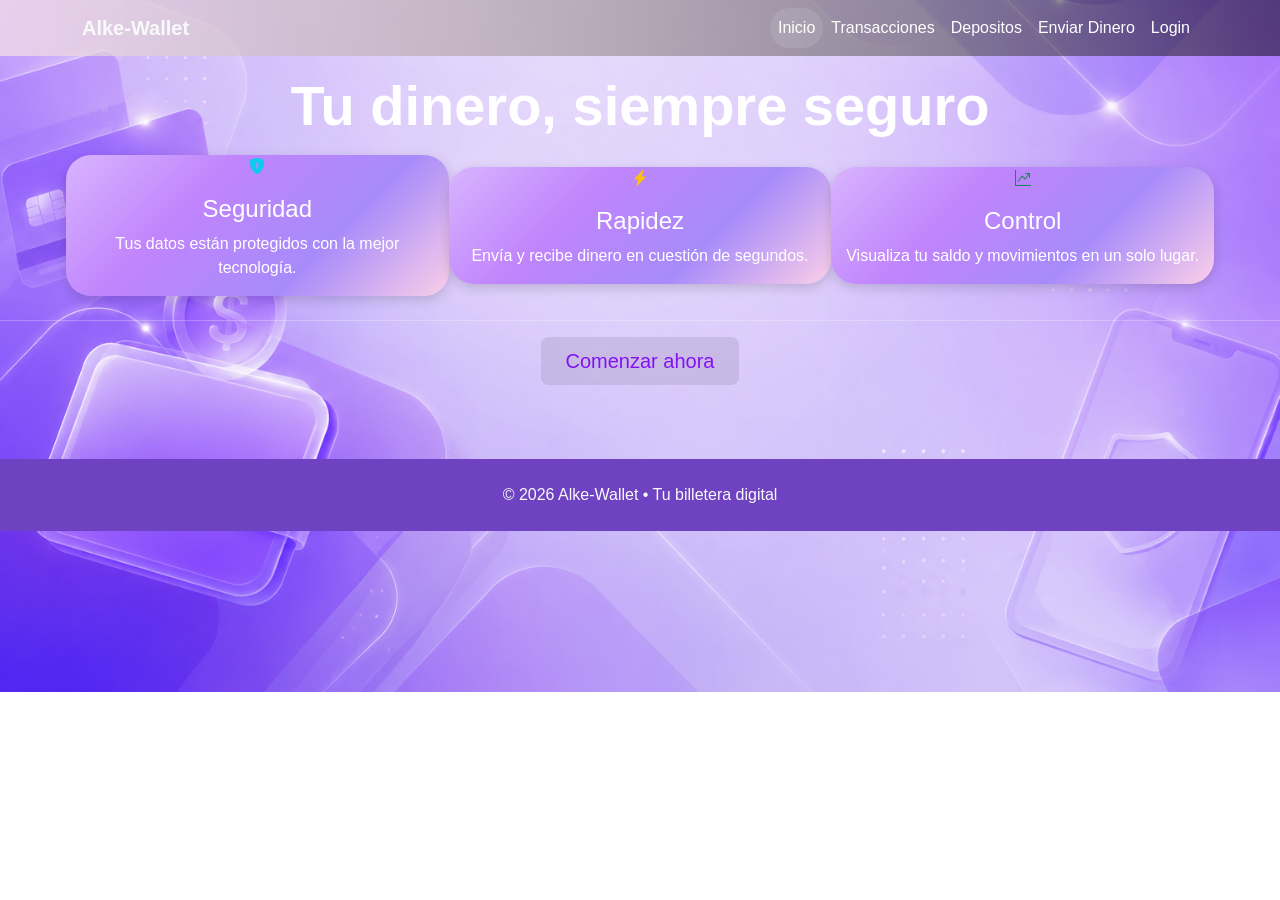
==== Alke_Wallet_ABP_M2/assets/index.html @ 69a0af7c "Inicializar proyecto Alke Wallet" ====
<!DOCTYPE html>
<html lang="es">

<head>
    <meta charset="UTF-8">
    <meta name="viewport" content="width=device-width, initial-scale=1.0">
    <title>Alke-Wallet - Inicio</title>
    <link href="https://cdn.jsdelivr.net/npm/bootstrap@5.2.3/dist/css/bootstrap.min.css" rel="stylesheet"
        crossorigin="anonymous">
    <link rel="stylesheet" href="https://cdn.jsdelivr.net/npm/bootstrap-icons@1.13.1/font/bootstrap-icons.min.css">
    <link rel="stylesheet" href="css/style.css">
</head>

<body>

    <!-- Navbar -->
    <nav class="navbar navbar-expand-lg">
        <div class="container">
            <a class="navbar-brand fw-bold text-light" href="#">Alke-Wallet</a>
            <button class="navbar-toggler" type="button" data-bs-toggle="collapse" data-bs-target="#navbarNav"
                aria-controls="navbarNav" aria-expanded="false" aria-label="Toggle navigation">
                <span class="navbar-toggler-icon"></span>
            </button>

            <div class="collapse navbar-collapse" id="navbarNav">
                <ul class="navbar-nav ms-auto">
                    <li class="nav-item"><a class="nav-link active bg-white bg-opacity-10 rounded-5" aria-current="page"
                            href="index.html">Inicio</a></li>
                    <li class="nav-item"><a class="nav-link" href="transactions.html">Transacciones</a></li>
                    <li class="nav-item"><a class="nav-link" href="deposit.html">Depositos</a></li>
                    <li class="nav-item"><a class="nav-link" href="sendmoney.html">Enviar Dinero</a></li>
                    <li class="nav-item"><a class="nav-link" href="login.html">Login</a></li>
                </ul>
            </div>
        </div>
    </nav>


    <header class="justify-content-center align-items-center text-center">
        <h1 class="fw-bold display-4 mt-3">Tu dinero, siempre seguro</h1>


        <!-- Main -->

        <main class="container text-center p-2 ">
            <div class="row">
                <div class=" colindex col-md-4 m-auto">
                    <i class="bi bi-shield-lock-fill  text-info"></i>
                    <h4 class="mt-3">Seguridad</h4>
                    <p>Tus datos están protegidos con la mejor tecnología.</p>
                </div>
                <div class=" colindex col-md-4 m-auto">
                    <i class="bi bi-lightning-charge-fill text-warning"></i>
                    <h4 class="mt-3">Rapidez</h4>
                    <p>Envía y recibe dinero en cuestión de segundos.</p>
                </div>
                <div class=" colindex col-md-4 m-auto">
                    <i class="bi bi-graph-up-arrow text-success"></i>
                    <h4 class="mt-3">Control</h4>
                    <p>Visualiza tu saldo y movimientos en un solo lugar.</p>
                </div>
            </div>
        </main>
        <hr>

        <a href="login.html" class="btn btn-lg px-4 mb-4 bg-dark bg-opacity-10">Comenzar ahora</a>
    </header>

    <!-- Footer -->
    <footer class=" text-light text-center py-4">
        <p class="mb-0">© 2026 Alke-Wallet • Tu billetera digital</p>
    </footer>
    <script src="js/navbar.js"></script>
</body>

</html>
---- Alke_Wallet_ABP_M2/assets/css/style.css ----
body {
  color: white;
  font-family: 'Poppins', sans-serif;
  background-image: url(../img/Fondo2.png);
  background-position: center;
  background-size: cover;
  background-repeat: no-repeat;

}


.btn {
  justify-content: center;
  padding-inline: initial;
  text-decoration: none;
  color:#8212f1;
}


/* Loader general */
#loader {
  position: fixed;
  top: 0;
  left: 0;
  width: 100%;
  height: 100%;
  background: rgba(0,0,0,0.6); /* fondo semitransparente */
  display: flex;
  justify-content: center;
  align-items: center;
  z-index: 9999;
}

/* Oculto por defecto */
.hidden {
  display: none;
}

/* Spinner circular */
.spinner {
  border: 6px solid #f3f3f3; /* color base */
  border-top: 6px solid #5127e7; /* color principal (azul bootstrap) */
  border-radius: 50%;
  width: 60px;
  height: 60px;
  animation: girar 1s linear infinite;
}

/* Animación */
@keyframes girar {
  0% { transform: rotate(0deg); }
  100% { transform: rotate(360deg); }
}

/* --- MODAL --- */
.hidden {
  display: none !important;
}

#modalContact {
  position: fixed;
  top:0;
  left:0;
  width: 100%;
  height: 100%;
  background-color: rgba(0, 0, 0, 0.5);
  justify-content: center;
  align-items: center;
  z-index: 9999;
}

.modal-content {
  background: #fff;
  padding: 20px;
  border-radius: 8px;
  width: 400px;
}

.navbar {
  background: linear-gradient(90deg, rgba(250, 230, 230, 0.671), rgba(0, 0, 0, 0.5)) !important;
}


.navbar .nav-link {
  color: #fff !important;

}

.navbar .nav-link:hover {
  color: #18131f !important;
 
}

footer {
  background-color: #6f42c1;
  margin-top: 50px;
}

.colindex {

  transition: transform 0.3s ease, box-shadow 0.3s ease;
  border-radius: 25px;
  background-image: linear-gradient(135deg, #d8b4fe, #c084fc, #a78bfa, #fbcfe8);
  background-origin: border-box;
  background-clip: padding-box, border-box;
  box-shadow: 0 4px 12px rgba(0, 0, 0, 0.15);


}

.colindex:hover {
  transform: translateY(-8px) scale(1.03);
  box-shadow: 0 8px 20px rgba(0, 0, 0, 0.3);
  cursor:pointer;
}
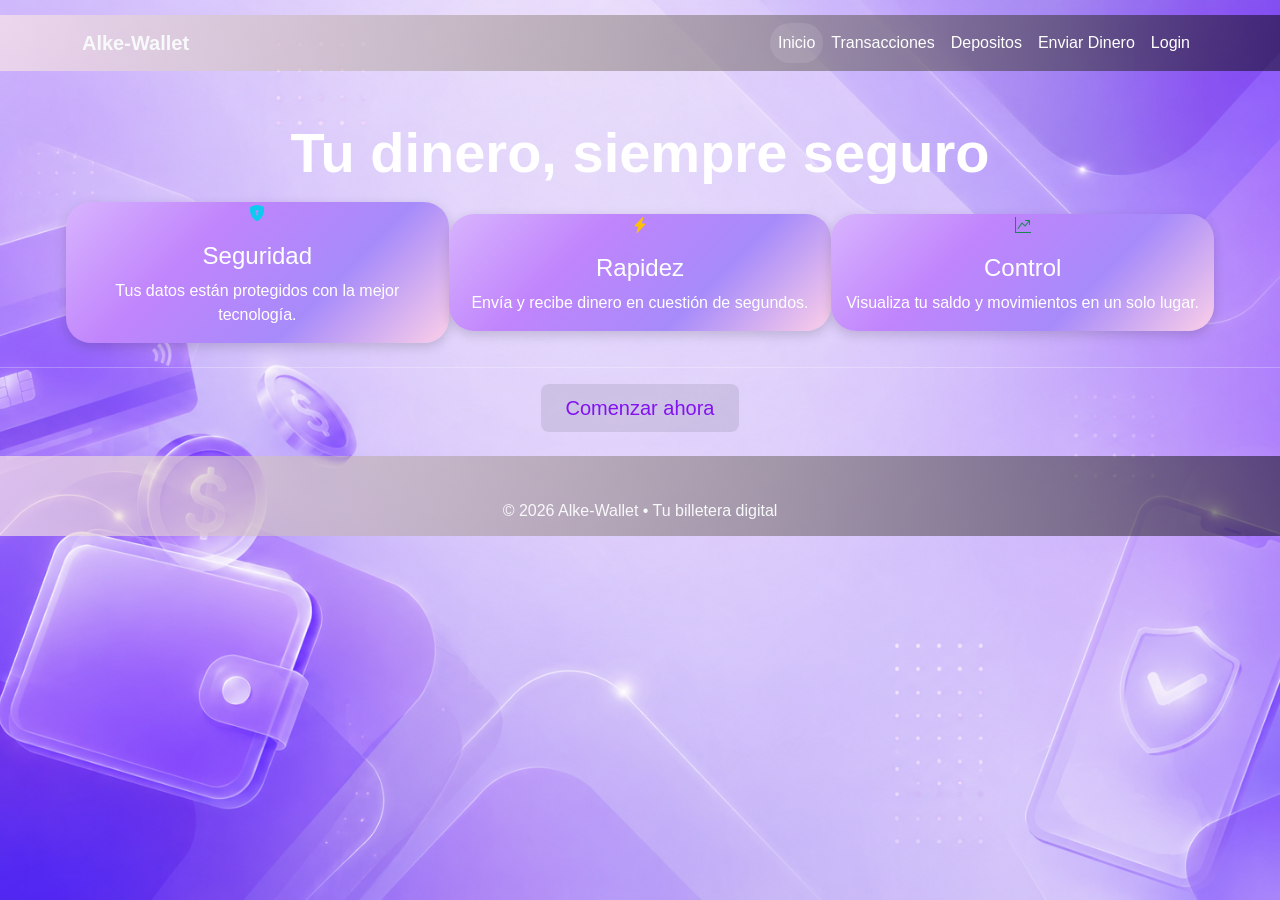
==== commit 07d2a3ec: "Agrego footer adaptativo, se corrige error visual en img body, se corrigen algunos margenes y paddin" ====
--- a/Alke_Wallet_ABP_M2/assets/index.html
+++ b/Alke_Wallet_ABP_M2/assets/index.html
@@ -37,7 +37,7 @@
 
 
     <header class="justify-content-center align-items-center text-center">
-        <h1 class="fw-bold display-4 mt-3">Tu dinero, siempre seguro</h1>
+        <h1 class="fw-bold display-4 mt-5">Tu dinero, siempre seguro</h1>
 
 
         <!-- Main -->
@@ -67,7 +67,7 @@
     </header>
 
     <!-- Footer -->
-    <footer class=" text-light text-center py-4">
+    <footer class=" text-light text-center">
         <p class="mb-0">© 2026 Alke-Wallet • Tu billetera digital</p>
     </footer>
     <script src="js/navbar.js"></script>
--- a/Alke_Wallet_ABP_M2/assets/css/style.css
+++ b/Alke_Wallet_ABP_M2/assets/css/style.css
@@ -5,6 +5,11 @@
   background-position: center;
   background-size: cover;
   background-repeat: no-repeat;
+  background-attachment: fixed;
+  margin-top: 15px;
+  display: flex;
+  flex-direction: column;
+  padding-bottom: 80px;
 
 }
 
@@ -13,7 +18,7 @@
   justify-content: center;
   padding-inline: initial;
   text-decoration: none;
-  color:#8212f1;
+  color: #8212f1;
 }
 
 
@@ -24,22 +29,24 @@
   left: 0;
   width: 100%;
   height: 100%;
-  background: rgba(0,0,0,0.6); /* fondo semitransparente */
+  background: rgba(0, 0, 0, 0.6);
+  /* fondo semitransparente */
   display: flex;
   justify-content: center;
   align-items: center;
   z-index: 9999;
 }
 
-/* Oculto por defecto */
 .hidden {
   display: none;
 }
 
 /* Spinner circular */
 .spinner {
-  border: 6px solid #f3f3f3; /* color base */
-  border-top: 6px solid #5127e7; /* color principal (azul bootstrap) */
+  border: 6px solid #f3f3f3;
+  /* color base */
+  border-top: 6px solid #5127e7;
+  /* color principal (azul bootstrap) */
   border-radius: 50%;
   width: 60px;
   height: 60px;
@@ -48,8 +55,13 @@
 
 /* Animación */
 @keyframes girar {
-  0% { transform: rotate(0deg); }
-  100% { transform: rotate(360deg); }
+  0% {
+    transform: rotate(0deg);
+  }
+
+  100% {
+    transform: rotate(360deg);
+  }
 }
 
 /* --- MODAL --- */
@@ -59,8 +71,8 @@
 
 #modalContact {
   position: fixed;
-  top:0;
-  left:0;
+  top: 0;
+  left: 0;
   width: 100%;
   height: 100%;
   background-color: rgba(0, 0, 0, 0.5);
@@ -87,14 +99,27 @@
 }
 
 .navbar .nav-link:hover {
-  color: #18131f !important;
- 
+  color: #523c70 !important;
+  transform: translateY(-5px) scale(1.03);
+  box-shadow: 0 4px 10px rgba(0, 0, 0, 0.3);
+  cursor: pointer;
+  border-radius: 50px;
+
 }
 
 footer {
-  background-color: #6f42c1;
-  margin-top: 50px;
+ background: linear-gradient(90deg, rgba(250, 230, 230, 0.671), rgba(0, 0, 0, 0.5)) !important;
+  bottom: 0;
+  left: 0;
+  width: 100%;
+  height: 80px;
+  /* altura fija */
+  color: #fff;
+  line-height: 80px;
+  text-align: center;
+  padding: 15px;
 }
+
 
 .colindex {
 
@@ -111,5 +136,17 @@
 .colindex:hover {
   transform: translateY(-8px) scale(1.03);
   box-shadow: 0 8px 20px rgba(0, 0, 0, 0.3);
-  cursor:pointer;
-}+  cursor: pointer;
+}
+
+#listaMovimientos {
+  max-height: 300px;
+  overflow-y: auto;
+
+}
+
+
+main {
+  flex: 1;
+
+}
